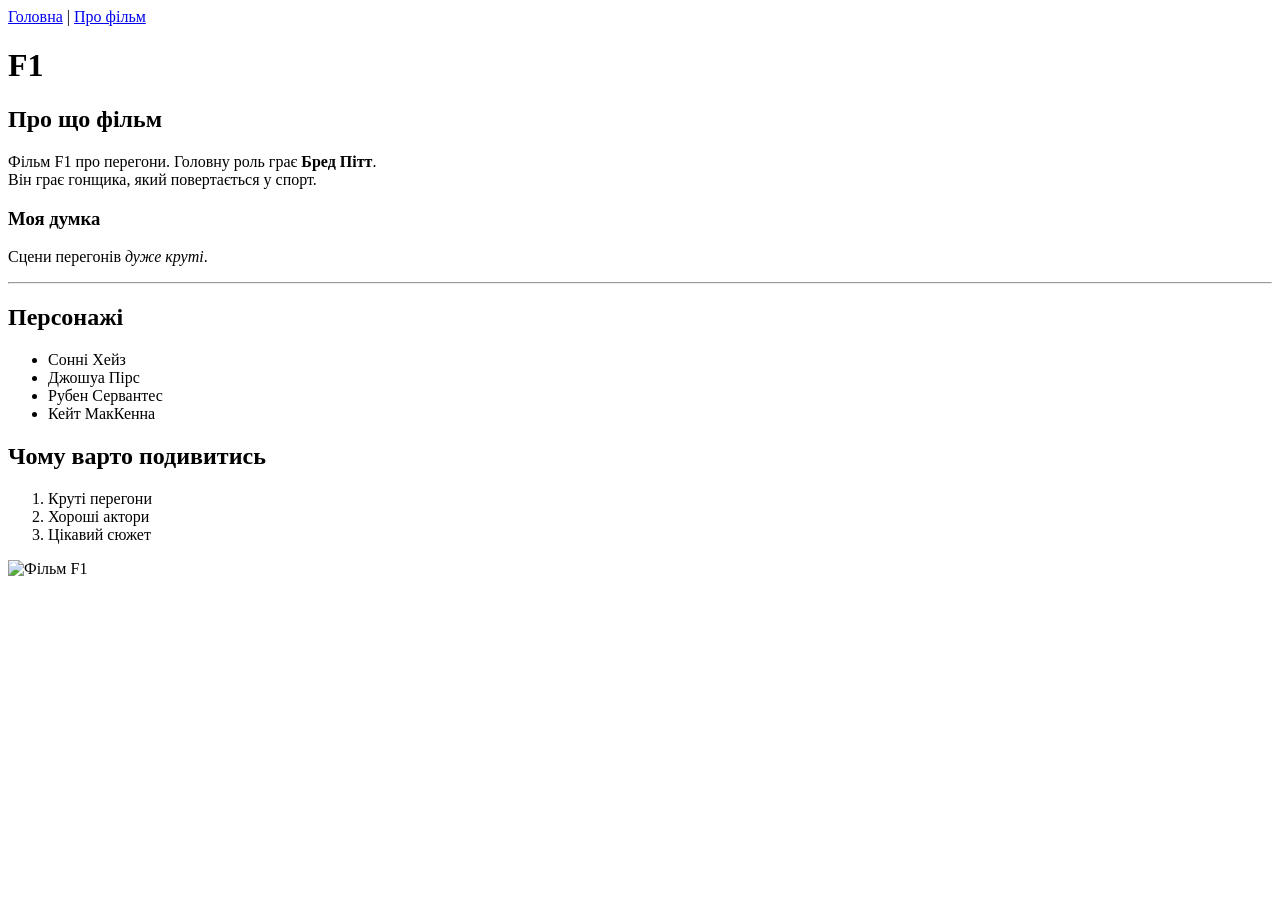
==== index.html @ 1978c388 "Add files via upload" ====
<!DOCTYPE html>
<html lang="uk">
<head>
    <meta charset="UTF-8">
    <title>Мій улюблений фільм - F1</title>
</head>
<body>

    <nav>
        <a href="index.html">Головна</a> |
        <a href="info.html">Про фільм</a>
    </nav>

    <h1>F1</h1>

    <h2>Про що фільм</h2>
    <p>
        Фільм F1 про перегони. Головну роль грає <strong>Бред Пітт</strong>.<br>
        Він грає гонщика, який повертається у спорт.
    </p>

    <h3>Моя думка</h3>
    <p>
        Сцени перегонів <em>дуже круті</em>.
    </p>

    <hr>

    <h2 id="personazhi">Персонажі</h2>
    <ul>
        <li>Сонні Хейз</li>
        <li>Джошуа Пірс</li>
        <li>Рубен Сервантес</li>
        <li>Кейт МакКенна</li>
    </ul>

    <h2>Чому варто подивитись</h2>
    <ol>
        <li>Круті перегони</li>
        <li>Хороші актори</li>
        <li>Цікавий сюжет</li>
    </ol>
<img src="https://www.imdb.com/title/tt16311594/mediaviewer/rm111130370/?ref_=tt_ov_i" alt="Фільм F1" width="500">
</body>
</html>
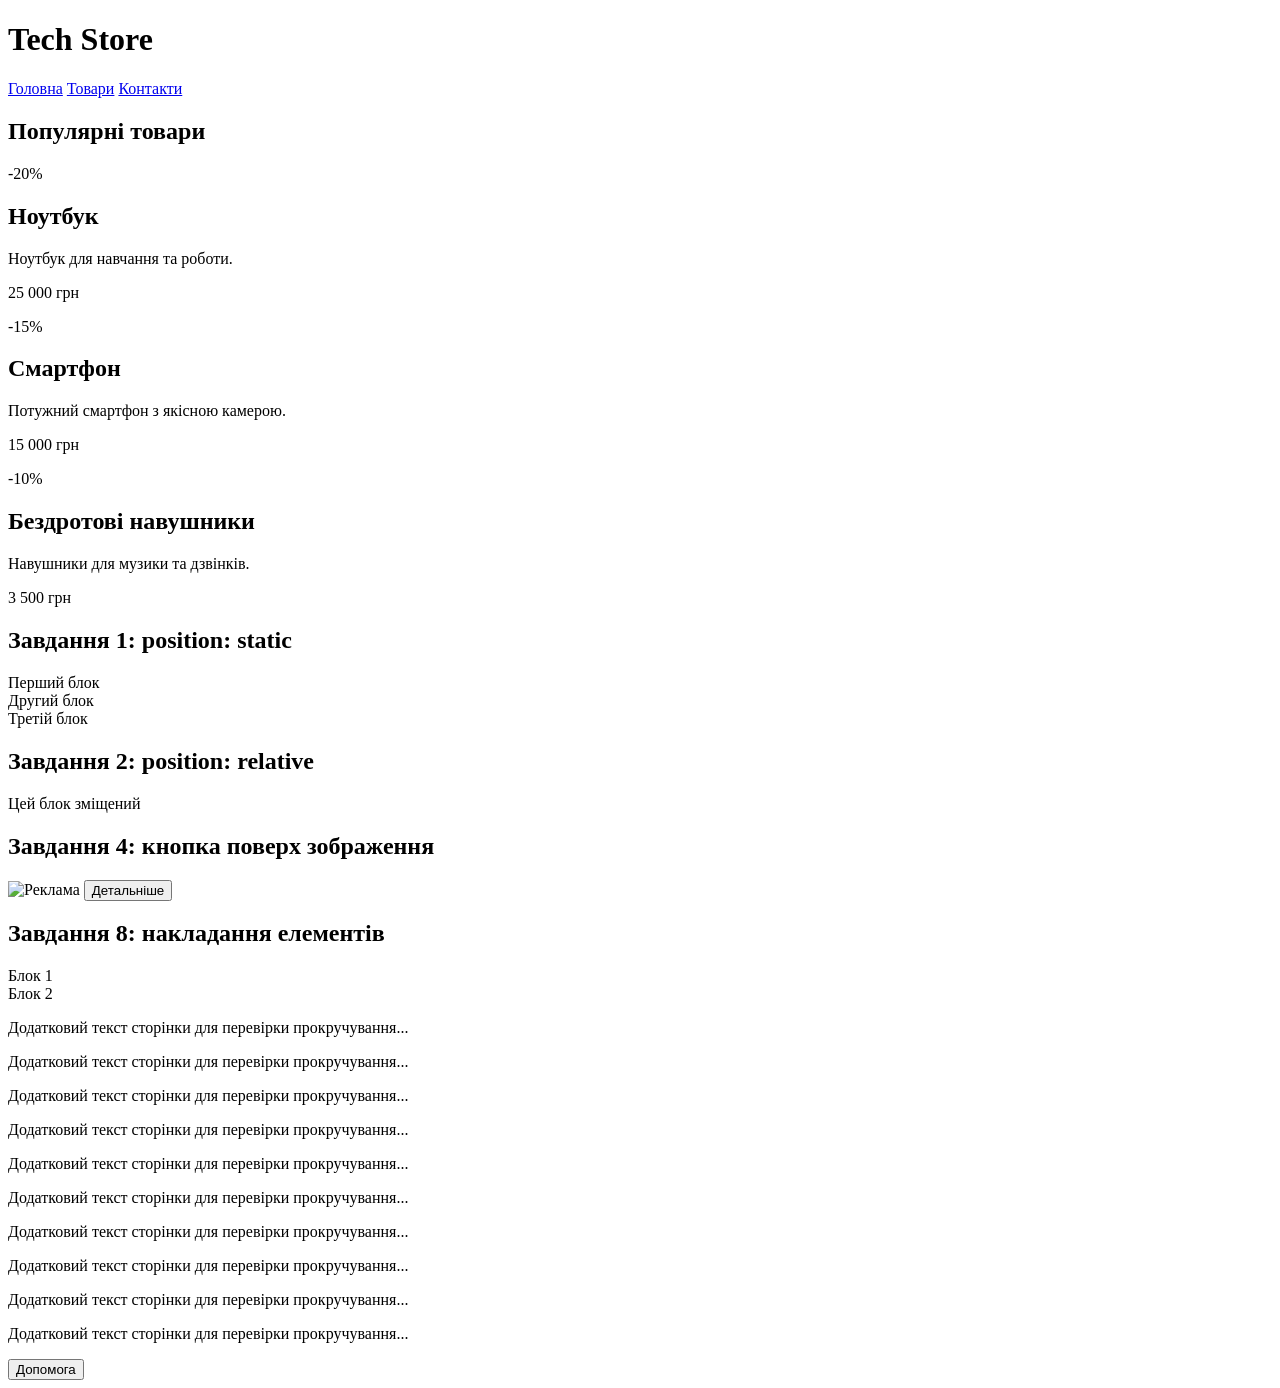
==== commit 3f05d6df: "Add files via upload" ====
--- a/index.html
+++ b/index.html
@@ -1,45 +1,80 @@
-<!DOCTYPE html>
-<html lang="uk">
-<head>
-    <meta charset="UTF-8">
-    <title>Мій улюблений фільм - F1</title>
-</head>
-<body>
-
-    <nav>
-        <a href="index.html">Головна</a> |
-        <a href="info.html">Про фільм</a>
-    </nav>
-
-    <h1>F1</h1>
-
-    <h2>Про що фільм</h2>
-    <p>
-        Фільм F1 про перегони. Головну роль грає <strong>Бред Пітт</strong>.<br>
-        Він грає гонщика, який повертається у спорт.
-    </p>
-
-    <h3>Моя думка</h3>
-    <p>
-        Сцени перегонів <em>дуже круті</em>.
-    </p>
-
-    <hr>
-
-    <h2 id="personazhi">Персонажі</h2>
-    <ul>
-        <li>Сонні Хейз</li>
-        <li>Джошуа Пірс</li>
-        <li>Рубен Сервантес</li>
-        <li>Кейт МакКенна</li>
-    </ul>
-
-    <h2>Чому варто подивитись</h2>
-    <ol>
-        <li>Круті перегони</li>
-        <li>Хороші актори</li>
-        <li>Цікавий сюжет</li>
-    </ol>
-<img src="https://www.imdb.com/title/tt16311594/mediaviewer/rm111130370/?ref_=tt_ov_i" alt="Фільм F1" width="500">
-</body>
-</html>
+<!DOCTYPE html>
+<html lang="uk">
+<head>
+  <meta charset="UTF-8">
+  <meta name="viewport" content="width=device-width, initial-scale=1.0">
+  <title>Tech Store</title>
+  <link rel="stylesheet" href="style.css">
+</head>
+<body>
+
+  <header>
+    <h1>Tech Store</h1>
+  </header>
+
+  <nav class="menu">
+    <a href="#">Головна</a>
+    <a href="#">Товари</a>
+    <a href="#">Контакти</a>
+  </nav>
+
+  <main>
+    <h2>Популярні товари</h2>
+
+    <div class="product">
+      <span class="discount">-20%</span>
+      <h2>Ноутбук</h2>
+      <p>Ноутбук для навчання та роботи.</p>
+      <p class="price">25 000 грн</p>
+    </div>
+
+    <div class="product">
+      <span class="discount">-15%</span>
+      <h2>Смартфон</h2>
+      <p>Потужний смартфон з якісною камерою.</p>
+      <p class="price">15 000 грн</p>
+    </div>
+
+    <div class="product">
+      <span class="discount">-10%</span>
+      <h2>Бездротові навушники</h2>
+      <p>Навушники для музики та дзвінків.</p>
+      <p class="price">3 500 грн</p>
+    </div>
+
+    <h2>Завдання 1: position: static</h2>
+    <div class="static-box">Перший блок</div>
+    <div class="static-box">Другий блок</div>
+    <div class="static-box">Третій блок</div>
+
+    <h2>Завдання 2: position: relative</h2>
+    <div class="relative-box">Цей блок зміщений</div>
+
+    <h2>Завдання 4: кнопка поверх зображення</h2>
+    <div class="banner">
+      <img src="banner.jpg" alt="Реклама">
+      <button class="banner-button">Детальніше</button>
+    </div>
+
+    <h2>Завдання 8: накладання елементів</h2>
+    <div class="layers">
+      <div class="box1">Блок 1</div>
+      <div class="box2">Блок 2</div>
+    </div>
+
+    <p>Додатковий текст сторінки для перевірки прокручування...</p>
+    <p>Додатковий текст сторінки для перевірки прокручування...</p>
+    <p>Додатковий текст сторінки для перевірки прокручування...</p>
+    <p>Додатковий текст сторінки для перевірки прокручування...</p>
+    <p>Додатковий текст сторінки для перевірки прокручування...</p>
+    <p>Додатковий текст сторінки для перевірки прокручування...</p>
+    <p>Додатковий текст сторінки для перевірки прокручування...</p>
+    <p>Додатковий текст сторінки для перевірки прокручування...</p>
+    <p>Додатковий текст сторінки для перевірки прокручування...</p>
+    <p>Додатковий текст сторінки для перевірки прокручування...</p>
+  </main>
+
+  <button class="help">Допомога</button>
+
+</body>
+</html>
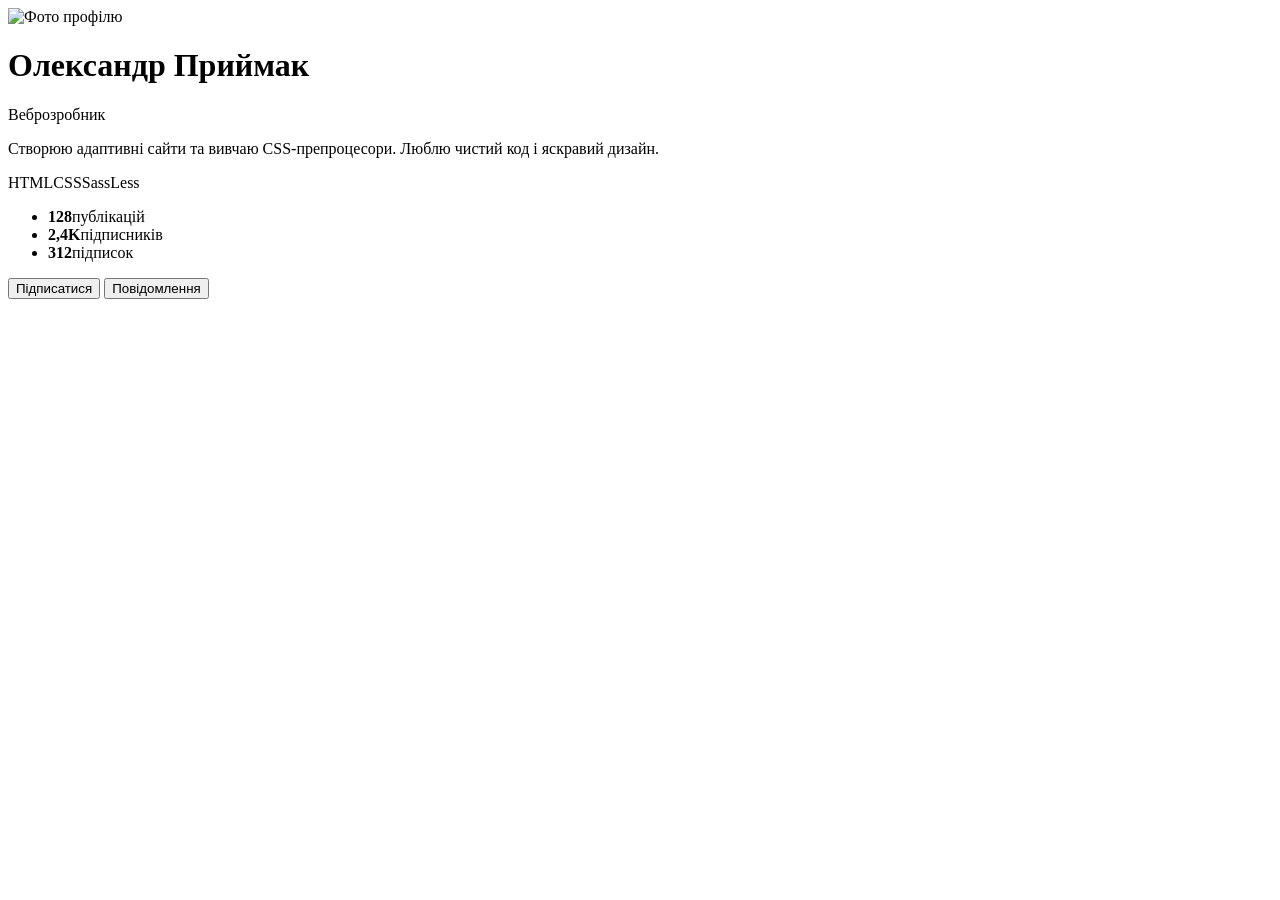
==== commit b2ede56a: "28.10" ====
--- a/index.html
+++ b/index.html
@@ -2,79 +2,35 @@
 <html lang="uk">
 <head>
   <meta charset="UTF-8">
-  <meta name="viewport" content="width=device-width, initial-scale=1.0">
-  <title>Tech Store</title>
-  <link rel="stylesheet" href="style.css">
+  <meta name="viewport" content="width=device-width, initial-scale=1">
+  <title>Профіль користувача</title>
+  <link rel="stylesheet" href="style-scss.css">
+  <!-- Для Less-версії замініть на: style-less.css -->
 </head>
 <body>
+  <main class="profile">
+    <div class="profile__banner"></div>
+    <div class="profile__body">
+      <img class="profile__photo" src="avatar.svg" alt="Фото профілю">
+      <h1 class="profile__name">Олександр Приймак</h1>
+      <p class="profile__role">Веброзробник</p>
+      <p class="profile__desc">Створюю адаптивні сайти та вивчаю CSS-препроцесори. Люблю чистий код і яскравий дизайн.</p>
 
-  <header>
-    <h1>Tech Store</h1>
-  </header>
+      <div class="profile__tags">
+        <span>HTML</span><span>CSS</span><span>Sass</span><span>Less</span>
+      </div>
 
-  <nav class="menu">
-    <a href="#">Головна</a>
-    <a href="#">Товари</a>
-    <a href="#">Контакти</a>
-  </nav>
+      <ul class="profile__stats">
+        <li><strong>128</strong>публікацій</li>
+        <li><strong>2,4K</strong>підписників</li>
+        <li><strong>312</strong>підписок</li>
+      </ul>
 
-  <main>
-    <h2>Популярні товари</h2>
-
-    <div class="product">
-      <span class="discount">-20%</span>
-      <h2>Ноутбук</h2>
-      <p>Ноутбук для навчання та роботи.</p>
-      <p class="price">25 000 грн</p>
+      <div class="profile__actions">
+        <button class="btn--primary">Підписатися</button>
+        <button class="btn--secondary">Повідомлення</button>
+      </div>
     </div>
-
-    <div class="product">
-      <span class="discount">-15%</span>
-      <h2>Смартфон</h2>
-      <p>Потужний смартфон з якісною камерою.</p>
-      <p class="price">15 000 грн</p>
-    </div>
-
-    <div class="product">
-      <span class="discount">-10%</span>
-      <h2>Бездротові навушники</h2>
-      <p>Навушники для музики та дзвінків.</p>
-      <p class="price">3 500 грн</p>
-    </div>
-
-    <h2>Завдання 1: position: static</h2>
-    <div class="static-box">Перший блок</div>
-    <div class="static-box">Другий блок</div>
-    <div class="static-box">Третій блок</div>
-
-    <h2>Завдання 2: position: relative</h2>
-    <div class="relative-box">Цей блок зміщений</div>
-
-    <h2>Завдання 4: кнопка поверх зображення</h2>
-    <div class="banner">
-      <img src="banner.jpg" alt="Реклама">
-      <button class="banner-button">Детальніше</button>
-    </div>
-
-    <h2>Завдання 8: накладання елементів</h2>
-    <div class="layers">
-      <div class="box1">Блок 1</div>
-      <div class="box2">Блок 2</div>
-    </div>
-
-    <p>Додатковий текст сторінки для перевірки прокручування...</p>
-    <p>Додатковий текст сторінки для перевірки прокручування...</p>
-    <p>Додатковий текст сторінки для перевірки прокручування...</p>
-    <p>Додатковий текст сторінки для перевірки прокручування...</p>
-    <p>Додатковий текст сторінки для перевірки прокручування...</p>
-    <p>Додатковий текст сторінки для перевірки прокручування...</p>
-    <p>Додатковий текст сторінки для перевірки прокручування...</p>
-    <p>Додатковий текст сторінки для перевірки прокручування...</p>
-    <p>Додатковий текст сторінки для перевірки прокручування...</p>
-    <p>Додатковий текст сторінки для перевірки прокручування...</p>
   </main>
-
-  <button class="help">Допомога</button>
-
 </body>
 </html>
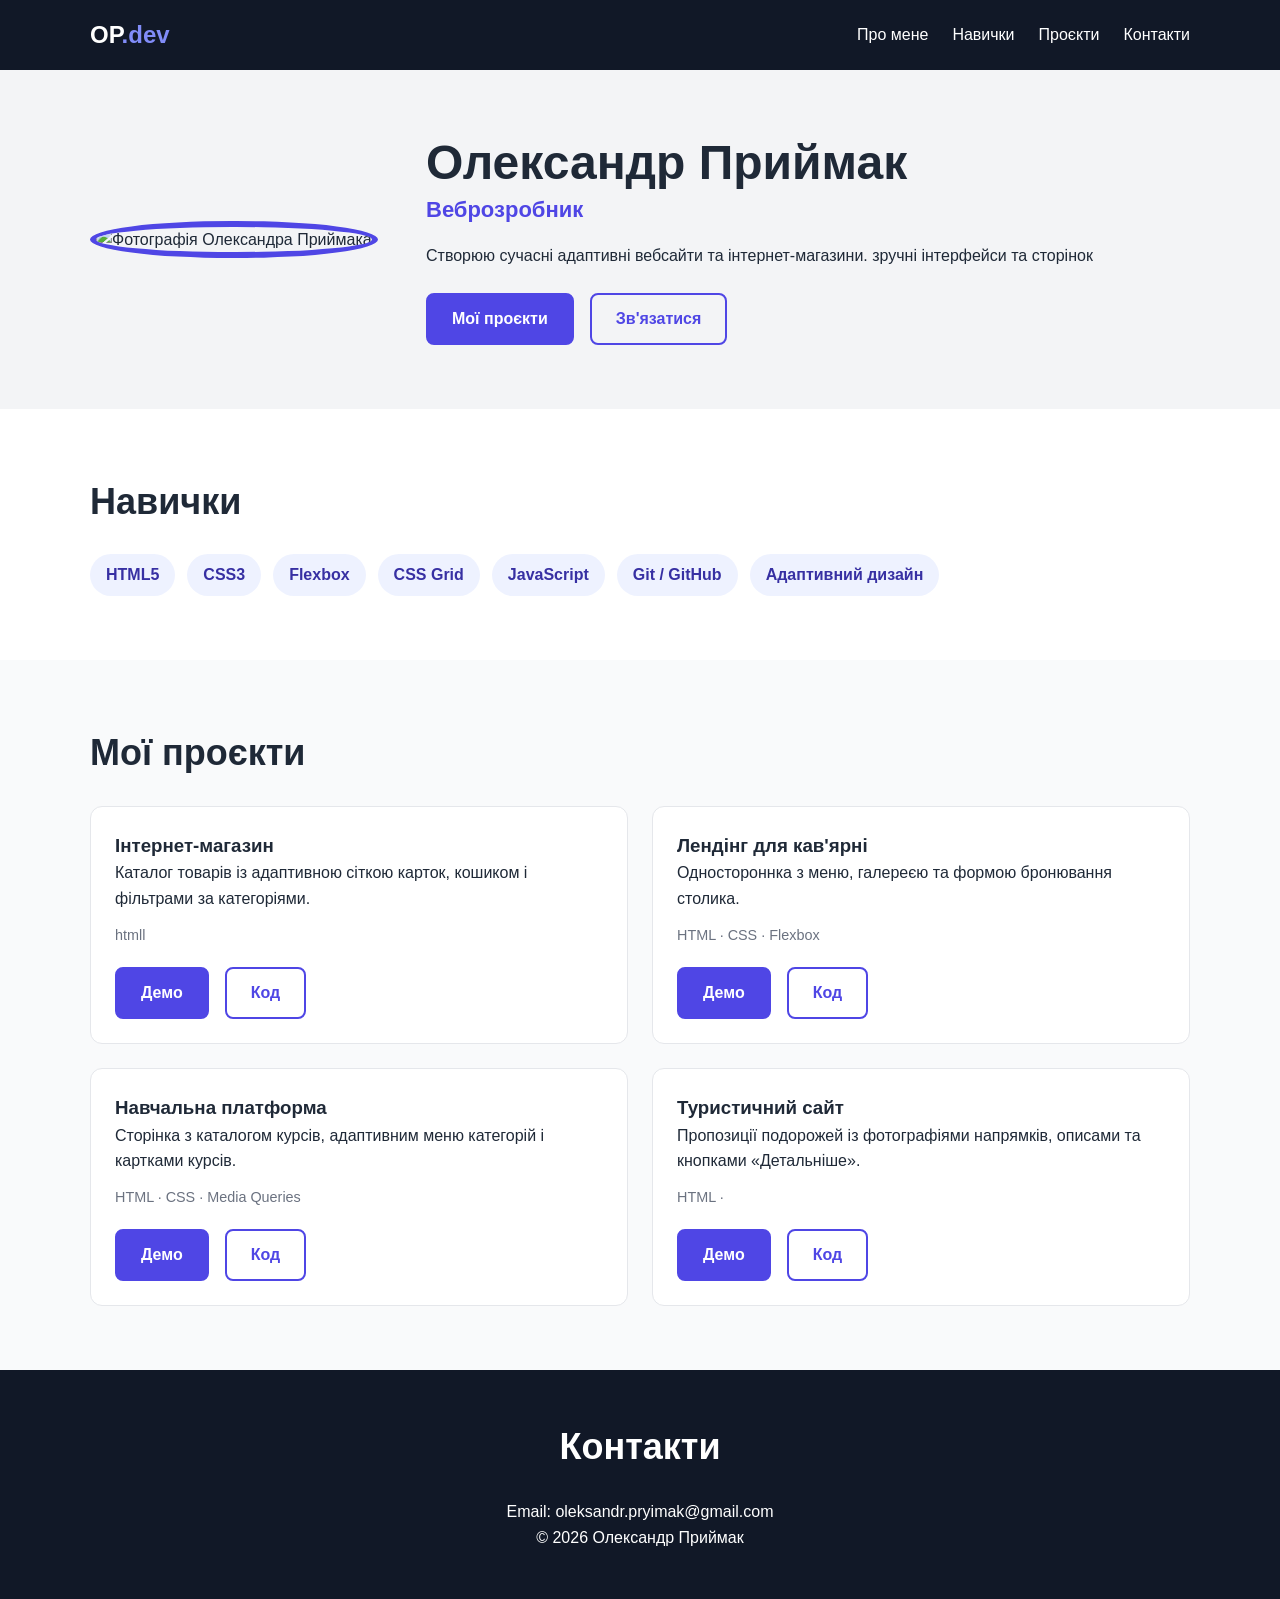
==== commit dfc2a9b9: "6 листопада" ====
--- a/index.html
+++ b/index.html
@@ -1,36 +1,116 @@
 <!DOCTYPE html>
-<html lang="uk">
-<head>
+<html lang="ukrainian">
+<head> 
   <meta charset="UTF-8">
-  <meta name="viewport" content="width=device-width, initial-scale=1">
-  <title>Профіль користувача</title>
-  <link rel="stylesheet" href="style-scss.css">
-  <!-- Для Less-версії замініть на: style-less.css -->
+  <meta name="viewport" content="width=device-width, initial-scale=1.0">
+  <title>Портфоліо веброзробника — Олександр Приймак</title>
+  <link rel="stylesheet" href="style.css">
 </head>
 <body>
-  <main class="profile">
-    <div class="profile__banner"></div>
-    <div class="profile__body">
-      <img class="profile__photo" src="avatar.svg" alt="Фото профілю">
-      <h1 class="profile__name">Олександр Приймак</h1>
-      <p class="profile__role">Веброзробник</p>
-      <p class="profile__desc">Створюю адаптивні сайти та вивчаю CSS-препроцесори. Люблю чистий код і яскравий дизайн.</p>
 
-      <div class="profile__tags">
-        <span>HTML</span><span>CSS</span><span>Sass</span><span>Less</span>
+  <header class="site-header">
+    <div class="container header-inner">
+      <a class="logo" href="#">OP<span>.dev</span></a>
+      <nav class="nav">
+        <a href="#about">Про мене</a>
+        <a href="#skills">Навички</a>
+        <a href="#projects">Проєкти</a>
+        <a href="#contact">Контакти</a>
+      </nav>
+    </div>
+  </header>
+
+  <main>
+    <section class="hero" id="about">
+      <div class="container hero-inner">
+        <img class="hero-photo" src="photo.svg" alt="Фотографія Олександра Приймака">
+        <div class="hero-info">
+          <h1>Олександр Приймак</h1>
+          <p class="role">Веброзробник</p>
+          <p class="desc">
+            Створюю сучасні адаптивні вебсайти та інтернет-магазини.
+            зручні інтерфейси та сторінок
+          </p>
+          <div class="hero-buttons">
+            <a class="btn btn-primary" href="#projects">Мої проєкти</a>
+            <a class="btn btn-outline" href="#contact">Зв'язатися</a>
+          </div>
+        </div>
       </div>
+    </section>
 
-      <ul class="profile__stats">
-        <li><strong>128</strong>публікацій</li>
-        <li><strong>2,4K</strong>підписників</li>
-        <li><strong>312</strong>підписок</li>
-      </ul>
+    <section class="section" id="skills">
+      <div class="container">
+        <h2>Навички</h2>
+        <ul class="skills">
+          <li>HTML5</li>
+          <li>CSS3</li>
+          <li>Flexbox</li>
+          <li>CSS Grid</li>
+          <li>JavaScript</li>
+          <li>Git / GitHub</li>
+          <li>Адаптивний дизайн</li>
+        </ul>
+      </div>
+    </section>
 
-      <div class="profile__actions">
-        <button class="btn--primary">Підписатися</button>
-        <button class="btn--secondary">Повідомлення</button>
+    <section class="section section-alt" id="projects">
+      <div class="container">
+        <h2>Мої проєкти</h2>
+        <div class="projects">
+
+          <article class="card">
+            <h3>Інтернет-магазин</h3>
+            <p>Каталог товарів із адаптивною сіткою карток, кошиком і фільтрами за категоріями.</p>
+            <p class="tags">htmll </HTML></p>
+            <div class="card-buttons">
+              <a class="btn btn-primary" href="#">Демо</a>
+              <a class="btn btn-outline" href="#">Код</a>
+            </div>
+          </article>
+
+          <article class="card">
+            <h3>Лендінг для кав'ярні</h3>
+            <p>Одностороннка з меню, галереєю та формою бронювання столика.</p>
+            <p class="tags">HTML · CSS · Flexbox</p>
+            <div class="card-buttons">
+              <a class="btn btn-primary" href="#">Демо</a>
+              <a class="btn btn-outline" href="#">Код</a>
+            </div>
+          </article>
+
+          <article class="card">
+            <h3>Навчальна платформа</h3>
+            <p>Сторінка з каталогом курсів, адаптивним меню категорій і картками курсів.</p>
+            <p class="tags">HTML · CSS · Media Queries</p>
+            <div class="card-buttons">
+              <a class="btn btn-primary" href="#">Демо</a>
+              <a class="btn btn-outline" href="#">Код</a>
+            </div>
+          </article>
+
+          <article class="card">
+            <h3>Туристичний сайт</h3>
+            <p>Пропозиції подорожей із фотографіями напрямків, описами та кнопками «Детальніше».</p>
+            <p class="tags">HTML ·</p>
+            <div class="card-buttons">
+              <a class="btn btn-primary" href="#">Демо</a>
+              <a class="btn btn-outline" href="#">Код</a>
+            </div>
+          </article>
+
+        </div>
       </div>
+    </section>
+  </main>
+
+  <footer class="site-footer" id="contact">
+    <div class="container">
+      <h2>Контакти</h2>
+      <p>Email: <a href="mailto:oleksandr.pryimak@gmail.com">oleksandr.pryimak@gmail.com</a></p>
+      <p>© 2026 Олександр Приймак</p>
     </div>
-  </main>
+  </footer>
+
 </body>
 </html>
--- a/style.css
+++ b/style.css
@@ -0,0 +1,69 @@
+* { box-sizing: border-box; margin: 0; padding: 0; }
+
+body { font-family: Arial, sans-serif; line-height: 1.6; color: #1f2937; }
+img { max-width: 100%; height: auto; display: block; }
+a { text-decoration: none; color: inherit; }
+ul { list-style: none; }
+
+.container { width: 90%; max-width: 68.75rem; margin: 0 auto; }
+
+/* Кнопки */
+.btn { display: inline-block; padding: 0.7rem 1.5rem; border: 2px solid #4f46e5; border-radius: 0.5rem; font-weight: 600; text-align: center; }
+.btn-primary { background: #4f46e5; color: #fff; }
+.btn-outline { color: #4f46e5; }
+
+/* Шапка (Flexbox) */
+.site-header { background: #111827; color: #fff; padding: 1rem 0; }
+.header-inner, .nav { display: flex; align-items: center; }
+.header-inner { justify-content: space-between; }
+.nav { gap: 1.5rem; }
+.logo { font-size: 1.5rem; font-weight: 700; }
+.logo span { color: #818cf8; }
+
+/* Фото + інформація (Flexbox) */
+.hero { background: #f3f4f6; padding: 4rem 0; }
+.hero-inner { display: flex; align-items: center; gap: 3rem; }
+.hero-photo { width: 18rem; border-radius: 50%; border: 0.375rem solid #4f46e5; }
+.hero-info h1 { font-size: 3rem; line-height: 1.2; }
+.role { font-size: 1.375rem; color: #4f46e5; font-weight: 600; }
+.desc { margin: 1rem 0 1.5rem; }
+.hero-buttons, .card-buttons { display: flex; gap: 1rem; }
+
+/* Секції */
+.section { padding: 4rem 0; }
+.section-alt { background: #f9fafb; }
+h2 { font-size: 2.25rem; margin-bottom: 1.5rem; }
+
+/* Навички (Flexbox) */
+.skills { display: flex; flex-wrap: wrap; gap: 0.75rem; }
+.skills li { background: #eef2ff; color: #3730a3; padding: 0.5rem 1rem; border-radius: 2rem; font-weight: 600; }
+
+/* Проєкти (Grid) */
+.projects { display: grid; grid-template-columns: repeat(2, 1fr); gap: 1.5rem; }
+.card { display: flex; flex-direction: column; background: #fff; border: 1px solid #e5e7eb; border-radius: 0.75rem; padding: 1.5rem; }
+.tags { color: #6b7280; font-size: 0.9rem; margin: 0.75rem 0 1.25rem; }
+.card-buttons { margin-top: auto; }
+
+.site-footer { background: #111827; color: #fff; padding: 3rem 0; text-align: center; }
+
+/* Планшети */
+@media (max-width: 900px) {
+  .hero-photo { width: 13rem; }
+  .hero-info h1 { font-size: 2.25rem; }
+  .hero, .section { padding: 3rem 0; }
+  h2 { font-size: 1.875rem; }
+}
+
+/* Смартфони */
+@media (max-width: 600px) {
+  .header-inner, .hero-inner, .hero-buttons, .card-buttons { flex-direction: column; }
+  .nav { flex-wrap: wrap; justify-content: center; gap: 0.5rem 1rem; }
+  .hero-inner { text-align: center; gap: 1.5rem; }
+  .hero-photo { width: 10rem; }
+  .hero-info h1 { font-size: 1.75rem; }
+  .hero, .section { padding: 2rem 0; }
+  h2 { font-size: 1.5rem; }
+  .btn { width: 100%; }
+  .skills { justify-content: center; }
+  .projects { grid-template-columns: 1fr; gap: 1rem; }
+}
